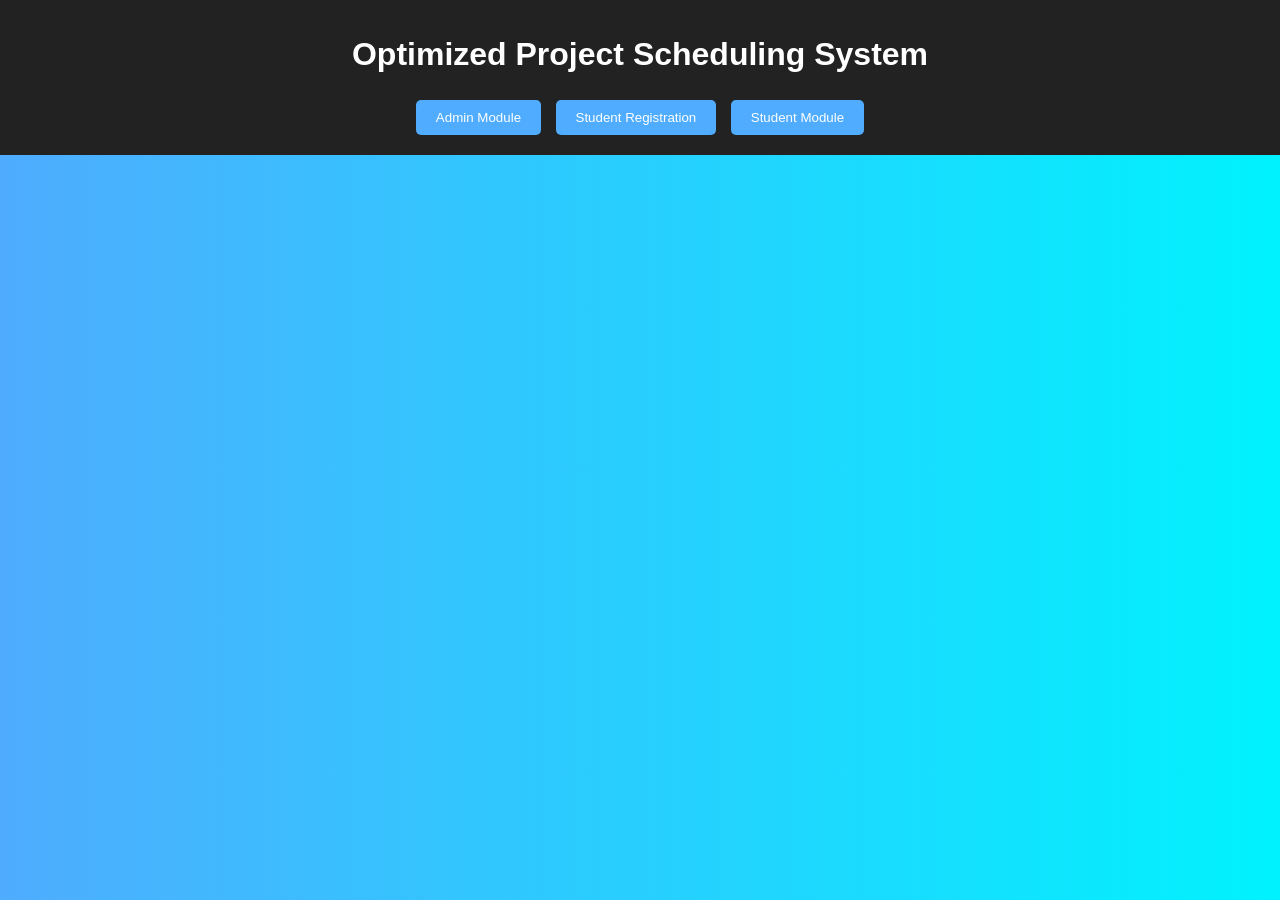
==== frontend/index.html @ 12b72d59 "Initial commit - full scheduling system" ====
<!DOCTYPE html>
<html lang="en">
<head>
  <meta charset="UTF-8">
  <title>Optimized Project Scheduling System</title>
  <link rel="icon" href="data:,">
  <link rel="stylesheet" href="index.css">
</head>
<body>

  <!-- Loading Overlay -->
  <div id="loadingOverlay" class="loading-overlay">
    <div class="spinner"></div>
    <div style="margin-top: 10px; color: white;">Processing...</div>
  </div>

  <!-- Toast Notification -->
  <div id="toast" class="toast"></div>

  <header>
    <h1>Optimized Project Scheduling System</h1>
    <nav>
      <button onclick="showModule('admin')">Admin Module</button>
      <button onclick="showModule('registration')">Student Registration</button>
      <button onclick="showModule('student')">Student Module</button>
    </nav>
  </header>

  <!-- Admin Module -->
  <section id="admin" class="module">
    <h2>Admin Main Menu</h2>
    <ul>
      <li onclick="showSubmenu('schedule')">Manage Schedule</li>
      <li onclick="showSubmenu('teams')">Manage Teams &amp; Bookings</li>
      <li onclick="showSubmenu('reports')">Reports &amp; Export</li>
      <li onclick="showModule('')">Logout</li>
    </ul>

    <!-- Submenus -->
    <div id="schedule" class="submenu">
      <h3>Manage Schedule</h3>

      <!-- Add Demo Date -->
      <div class="action-card">
        <h4>Add Demo Date</h4>
        <div id="dateSuccessMsg" class="msg-success" style="display:none;"></div>
        <form onsubmit="addDemoDate(event)">
          <label>Date:</label>
          <input type="date" id="newDemoDate" required>
          <div id="newDemoDateErr" class="error-text"></div>
          <button type="submit">Add Date</button>
        </form>
      </div>

      <!-- Demo Dates List -->
      <div class="action-card">
        <h4>Demo Dates <button class="btn-refresh" onclick="loadDemoDates()">&#8635;</button></h4>
        <div id="datesContainer"></div>
      </div>

      <!-- Create Slot -->
      <div class="action-card">
        <h4>Create Slot</h4>
        <div id="slotSuccessMsg" class="msg-success" style="display:none;"></div>
        <form onsubmit="createSlot(event)">
          <div id="slotDateSelectErr" class="error-text"></div>
          <label>Select Date:</label>
          <select id="slotDateSelect" required></select>
          
          <label>Start Time:</label>
          <input type="time" id="slotStart" required>
          <div id="slotStartErr" class="error-text"></div>
          
          <label>End Time:</label>
          <input type="time" id="slotEnd" required>
          <div id="slotEndErr" class="error-text"></div>
          
          <button type="submit">Create Slot</button>
        </form>
      </div>

      <!-- View Slots -->
      <div class="action-card">
        <h4>View Slots
          <select id="filterDateSelect" onchange="loadAdminSlots()">
            <option value="">All Dates</option>
          </select>
          <button class="btn-refresh" onclick="loadAdminSlots()">&#8635;</button>
        </h4>
        <div id="adminSlotsContainer"></div>
      </div>
    </div>

    <div id="teams" class="submenu">
      <h3>Manage Teams &amp; Bookings</h3>

      <div class="action-card">
        <h4>All Teams <button class="btn-refresh" onclick="loadAllTeams()">&#8635;</button></h4>
        <div id="allTeamsContainer"></div>
      </div>

      <div class="action-card">
        <h4>All Bookings <button class="btn-refresh" onclick="loadAllBookings()">&#8635;</button></h4>
        <div id="allBookingsContainer"></div>
      </div>

      <div class="action-card">
        <h4>Waiting List <button class="btn-refresh" onclick="loadWaitingList()">&#8635;</button></h4>
        <div id="waitlistContainer"></div>
      </div>
    </div>

    <div id="reports" class="submenu">
      <h3>Reports &amp; Export</h3>

      <div class="action-card">
        <h4>Full Schedule <button class="btn-refresh" onclick="loadFullSchedule()">&#8635;</button></h4>
        <div id="fullScheduleContainer"></div>
      </div>

      <div class="action-card">
        <h4>Booking Summary <button class="btn-refresh" onclick="loadBookingSummary()">&#8635;</button></h4>
        <div id="bookingSummaryContainer"></div>
      </div>

      <div class="action-card">
        <h4>Export</h4>
        <button onclick="exportCsv('schedule')" class="btn-export">Export Schedule (CSV)</button>
        <button onclick="exportCsv('teams')" class="btn-export">Export Teams Report (CSV)</button>
      </div>
    </div>
  </section>

  <!-- Student Registration Module -->
  <section id="registration" class="module">
    <h2>Student Registration</h2>
    <button onclick="openRegistrationForm()">Register Team</button>
    <button onclick="showModule('')">Back / Exit</button>

    <!-- Registration Form -->
    <div id="registrationForm" class="form-container" style="display: none;">
      <h3>Register Your Team</h3>
      <div id="regMessage"></div>
      <form onsubmit="submitRegistration(event)">
        <label>Project Name:</label>
        <input type="text" id="projectName" required>
        <div id="projectNameErr" class="error-text"></div>

        <label>Number of Members:</label>
        <input type="number" id="members" min="1" required>
        <div id="membersErr" class="error-text"></div>

        <label>Team Leader Name:</label>
        <input type="text" id="leaderName" required>
        <div id="leaderNameErr" class="error-text"></div>

        <label>Email:</label>
        <input type="email" id="email" required>
        <div id="emailErr" class="error-text"></div>

        <label>Project Description:</label>
        <textarea id="description"></textarea>
        <div id="descriptionErr" class="error-text"></div>

        <button type="submit" id="btn-reg-submit">Submit</button>
      </form>
    </div>
  </section>

  <!-- Student Module -->
  <section id="student" class="module">
    <h2>Student Main Menu</h2>

    <!-- Email identifier -->
    <div class="action-card">
      <label><strong>Your Registered Email:</strong></label>
      <input type="email" id="studentEmail" placeholder="Enter your registered email" required style="width:100%;box-sizing:border-box;margin-top:5px">
      <div id="studentEmailErr" class="error-text"></div>
    </div>

    <ul>
      <li onclick="showSubmenu('slotBooking')">Slot Booking</li>
      <li onclick="showSubmenu('teamBooking')">My Team &amp; Booking</li>
      <li onclick="showSubmenu('scheduleView')">View Schedule</li>
      <li onclick="showModule('')">Logout</li>
    </ul>

    <!-- Submenus -->
    <div id="slotBooking" class="submenu">
      <h3>Slot Booking</h3>

      <div class="action-card">
        <h4>Available Slots <button class="btn-refresh" onclick="loadAvailableSlots()">&#8635;</button></h4>
        <div id="availableSlotsContainer"></div>
      </div>
    </div>

    <div id="teamBooking" class="submenu">
      <h3>My Team &amp; Booking</h3>
      <button onclick="loadMyTeam()">View Team Details</button>
      <div id="myTeamContainer" style="margin-top:10px"></div>

      <button onclick="loadMyBookings()" style="margin-top:10px">View My Bookings</button>
      <div id="myBookingsContainer" style="margin-top:10px"></div>
    </div>

    <div id="scheduleView" class="submenu">
      <h3>View Schedule</h3>
      <button onclick="loadPublicSchedule()">View Full Schedule</button>
      <div id="publicScheduleContainer" style="margin-top:10px"></div>
    </div>
  </section>

  <script src="index.js"></script>
</body>
</html>
---- frontend/index.css ----
/* style.css */
body {
  font-family: Arial, sans-serif;
  background: linear-gradient(to right, #4facfe, #00f2fe);
  margin: 0;
  padding: 0;
  color: #333;
}

header {
  background: #222;
  color: #fff;
  padding: 15px;
  text-align: center;
}

nav button {
  margin: 5px;
  padding: 10px 20px;
  background: #4facfe;
  border: none;
  border-radius: 5px;
  color: white;
  cursor: pointer;
  transition: 0.3s;
}

nav button:hover {
  background: #00c6ff;
}

.module {
  display: none;
  padding: 20px;
  margin: 20px;
  background: #fff;
  border-radius: 10px;
  box-shadow: 0 4px 8px rgba(0,0,0,0.2);
}

.module h2 {
  color: #4facfe;
}

ul {
  list-style: none;
  padding: 0;
}

ul li {
  background: #f0f0f0;
  margin: 8px 0;
  padding: 12px;
  border-radius: 5px;
  cursor: pointer;
  transition: 0.3s;
}

ul li:hover {
  background: #d6f5ff;
}

.submenu {
  display: none;
  margin-top: 15px;
  padding: 15px;
  background: #fafafa;
  border-left: 4px solid #4facfe;
  border-radius: 5px;
}
/* Registration Form Styling */
.form-container {
  display: none;
  margin-top: 20px;
  padding: 20px;
  background: #fafafa;
  border-radius: 10px;
  box-shadow: 0 4px 8px rgba(0,0,0,0.2);
}

.form-container h3 {
  color: #4facfe;
}

form {
  display: flex;
  flex-direction: column;
}

label {
  margin-top: 10px;
  font-weight: bold;
}

input, textarea {
  padding: 8px;
  margin-top: 5px;
  border: 1px solid #ccc;
  border-radius: 5px;
}

button[type="submit"] {
  margin-top: 15px;
  padding: 10px;
  background: #4facfe;
  color: white;
  border: none;
  border-radius: 5px;
  cursor: pointer;
}

button[type="submit"]:hover {
  background: #00c6ff;
}

/* ── Action Cards (inside submenus) ─────────────────────── */
.action-card {
  background: #fff;
  border: 1px solid #e0e0e0;
  border-radius: 8px;
  padding: 14px;
  margin-bottom: 14px;
}
.action-card h4 {
  margin: 0 0 8px;
  display: flex;
  align-items: center;
  gap: 8px;
  flex-wrap: wrap;
}

/* ── Tables ─────────────────────────────────────────────── */
table {
  width: 100%;
  border-collapse: collapse;
  font-size: 13px;
  margin-top: 6px;
}
th {
  background: #4facfe;
  color: white;
  padding: 8px 10px;
  text-align: left;
}
td {
  padding: 8px 10px;
  border-bottom: 1px solid #eee;
}
tr:hover td { background: #f5fbff; }
td button {
  padding: 4px 10px;
  background: #e74c3c;
  color: white;
  border: none;
  border-radius: 4px;
  cursor: pointer;
  font-size: 12px;
}
td button:hover { background: #c0392b; }

/* ── Status Badges ──────────────────────────────────────── */
.badge {
  display: inline-block;
  padding: 2px 8px;
  border-radius: 10px;
  font-size: 11px;
  font-weight: bold;
}
.badge-available  { background: #dfead5; color: #3b7c0f; }
.badge-booked     { background: #f8d7da; color: #721c24; }
.badge-cancelled  { background: #e2e3e5; color: #383d41; }
.badge-confirmed  { background: #dfead5; color: #3b7c0f; }
.badge-waitlisted { background: #fff3cd; color: #856404; }

/* ── Buttons ────────────────────────────────────────────── */
.btn-refresh {
  padding: 3px 8px;
  background: #e8f4ff;
  color: #0088cc;
  border: 1px solid #4facfe;
  border-radius: 4px;
  cursor: pointer;
  font-size: 13px;
}
.btn-refresh:hover { background: #d0e8ff; }

.btn-danger {
  margin-top: 10px;
  padding: 8px 14px;
  background: #e74c3c;
  color: white;
  border: none;
  border-radius: 5px;
  cursor: pointer;
}
.btn-danger:hover { background: #c0392b; }

.btn-export {
  margin: 4px 6px 4px 0;
  padding: 8px 14px;
  background: #27ae60;
  color: white;
  border: none;
  border-radius: 5px;
  cursor: pointer;
}
.btn-export:hover { background: #219150; }

/* ── Toast Notification ─────────────────────────────────── */
.toast {
  position: fixed;
  bottom: 24px;
  right: 24px;
  padding: 12px 20px;
  border-radius: 6px;
  color: white;
  font-size: 14px;
  opacity: 0;
  pointer-events: none;
  transition: opacity 0.3s;
  z-index: 9999;
  max-width: 340px;
}
.toast.show { opacity: 1; }
.toast.success { background: #27ae60; }
.toast.error   { background: #e74c3c; }

/* ── Message boxes ──────────────────────────────────────── */
.msg-success {
  background: #d4edda;
  color: #155724;
  padding: 10px;
  border-radius: 5px;
  margin-bottom: 10px;
}
.msg-error {
  background: #f8d7da;
  color: #721c24;
  padding: 10px;
  border-radius: 5px;
  margin-bottom: 10px;
}
.empty-msg {
  color: #999;
  font-style: italic;
  padding: 6px 0;
}

select {
  padding: 8px;
  margin-top: 5px;
  border: 1px solid #ccc;
  border-radius: 5px;
}

/* ── Error Texts ────────────────────────────────────────── */
.error-text {
  color: #e74c3c;
  font-size: 12px;
  margin-top: 3px;
  min-height: 14px;
}
input.input-error, select.input-error {
  border-color: #e74c3c;
  box-shadow: 0 0 0 2px rgba(231, 76, 60, 0.2);
}

/* ── Loading Overlay ────────────────────────────────────── */
.loading-overlay {
  position: fixed;
  top: 0; left: 0; width: 100vw; height: 100vh;
  background: rgba(0, 0, 0, 0.5);
  display: flex;
  flex-direction: column;
  justify-content: center;
  align-items: center;
  z-index: 10000;
  opacity: 0;
  pointer-events: none;
  transition: opacity 0.2s;
}
.loading-overlay.active {
  opacity: 1;
  pointer-events: auto;
}
.spinner {
  border: 4px solid rgba(255, 255, 255, 0.3);
  width: 40px; height: 40px;
  border-radius: 50%;
  border-left-color: #fff;
  animation: spin 1s linear infinite;
}
@keyframes spin {
  0% { transform: rotate(0deg); }
  100% { transform: rotate(360deg); }
}

button:disabled, select:disabled, input:disabled {
  opacity: 0.6;
  cursor: not-allowed;
}
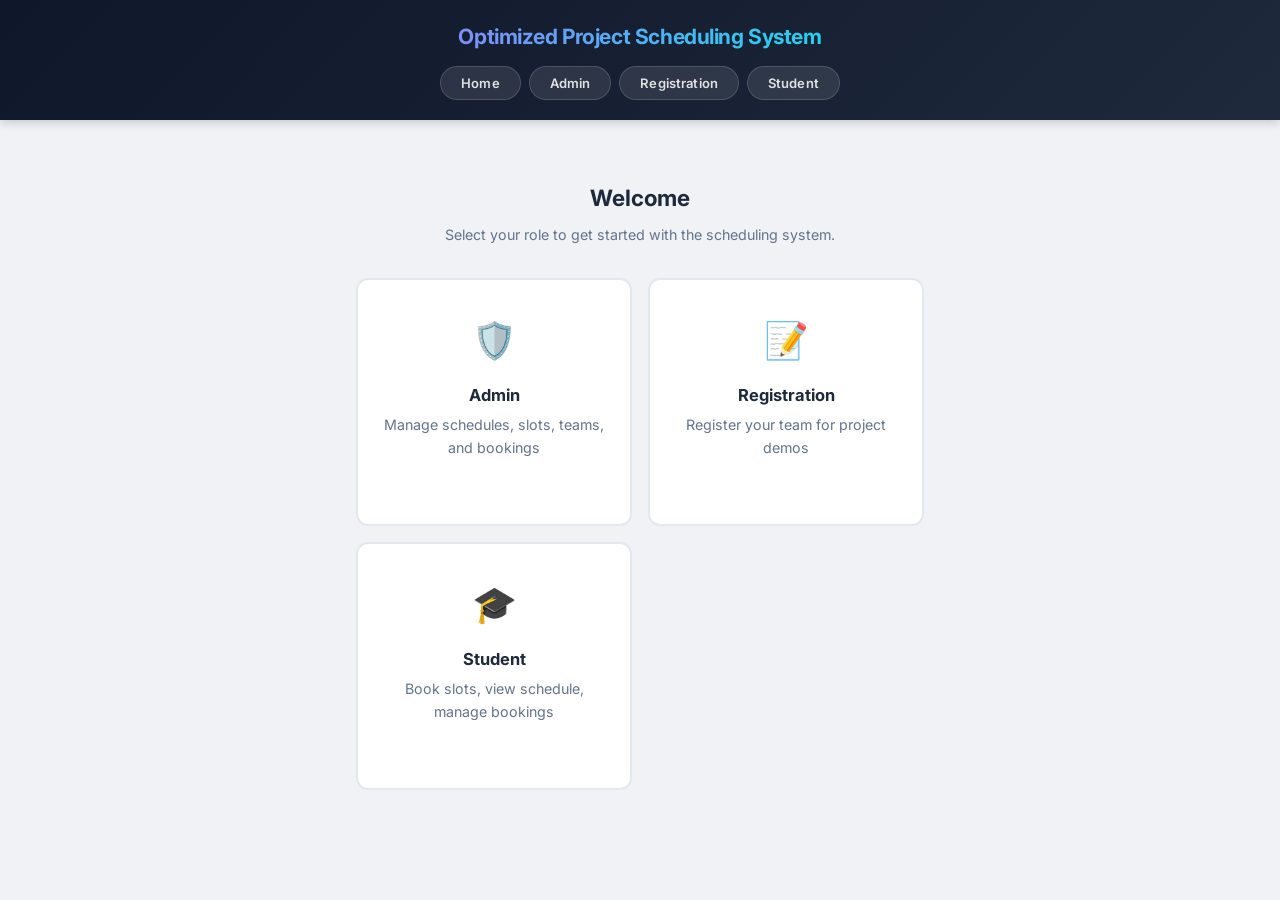
==== commit d657b37a: "feat: production upgrade — auth, email, team members, responsive UI, CORS - Add admin login endpoint" ====
--- a/frontend/index.html
+++ b/frontend/index.html
@@ -2,8 +2,13 @@
 <html lang="en">
 <head>
   <meta charset="UTF-8">
+  <meta name="viewport" content="width=device-width, initial-scale=1.0">
+  <meta name="description" content="Optimized Project Scheduling System — Book and manage demo slots for project presentations.">
   <title>Optimized Project Scheduling System</title>
-  <link rel="icon" href="data:,">
+  <link rel="icon" href="data:image/svg+xml,<svg xmlns='http://www.w3.org/2000/svg' viewBox='0 0 100 100'><text y='.9em' font-size='85'>📅</text></svg>">
+  <link rel="preconnect" href="https://fonts.googleapis.com">
+  <link rel="preconnect" href="https://fonts.gstatic.com" crossorigin>
+  <link href="https://fonts.googleapis.com/css2?family=Inter:wght@400;500;600;700&display=swap" rel="stylesheet">
   <link rel="stylesheet" href="index.css">
 </head>
 <body>
@@ -11,36 +16,106 @@
   <!-- Loading Overlay -->
   <div id="loadingOverlay" class="loading-overlay">
     <div class="spinner"></div>
-    <div style="margin-top: 10px; color: white;">Processing...</div>
+    <div class="loading-text">Processing...</div>
   </div>
 
   <!-- Toast Notification -->
   <div id="toast" class="toast"></div>
 
+  <!-- Admin Login Modal -->
+  <div id="adminLoginModal" class="modal-overlay">
+    <div class="modal">
+      <h3>🔐 Admin Login</h3>
+      <form onsubmit="handleAdminLogin(event)">
+        <label>Username:</label>
+        <input type="text" id="adminUsername" required autocomplete="username" placeholder="Enter username">
+        <div id="adminUsernameErr" class="error-text"></div>
+        <label>Password:</label>
+        <input type="password" id="adminPassword" required autocomplete="current-password" placeholder="Enter password">
+        <div id="adminPasswordErr" class="error-text"></div>
+        <div class="modal-actions">
+          <button type="button" class="btn-secondary" onclick="closeAdminLogin()">Cancel</button>
+          <button type="submit" class="btn-primary" style="margin-top:0">Login</button>
+        </div>
+      </form>
+    </div>
+  </div>
+
+  <!-- Student Email Login Modal -->
+  <div id="studentLoginModal" class="modal-overlay">
+    <div class="modal">
+      <h3>📧 Student Login</h3>
+      <p style="color:var(--text-secondary); font-size:0.87rem; margin-bottom:14px;">Enter your registered email to continue.</p>
+      <form onsubmit="handleStudentLogin(event)">
+        <label>Email:</label>
+        <input type="email" id="studentLoginEmail" required placeholder="your-email@example.com">
+        <div id="studentLoginEmailErr" class="error-text"></div>
+        <div class="modal-actions">
+          <button type="button" class="btn-secondary" onclick="closeStudentLogin()">Cancel</button>
+          <button type="submit" class="btn-primary" style="margin-top:0">Login</button>
+        </div>
+      </form>
+    </div>
+  </div>
+
+  <!-- Not Registered Modal -->
+  <div id="notRegisteredModal" class="modal-overlay">
+    <div class="modal" style="text-align:center;">
+      <div style="font-size:2.5rem; margin-bottom:12px;">⚠️</div>
+      <h3>Not Registered</h3>
+      <p style="color:var(--text-secondary); font-size:0.87rem; margin-bottom:18px;">You need to register your team first before accessing the student module.</p>
+      <div class="modal-actions" style="justify-content:center;">
+        <button class="btn-secondary" onclick="closeNotRegistered()">Close</button>
+        <button class="btn-primary" style="margin-top:0" onclick="goToRegistration()">Register Now</button>
+      </div>
+    </div>
+  </div>
+
   <header>
-    <h1>Optimized Project Scheduling System</h1>
-    <nav>
-      <button onclick="showModule('admin')">Admin Module</button>
-      <button onclick="showModule('registration')">Student Registration</button>
-      <button onclick="showModule('student')">Student Module</button>
+    <h1><span>Optimized Project Scheduling System</span></h1>
+    <nav id="mainNav">
+      <button id="nav-home" onclick="showLanding()">Home</button>
+      <button id="nav-admin" onclick="openAdminLogin()">Admin</button>
+      <button id="nav-registration" onclick="showModule('registration')">Registration</button>
+      <button id="nav-student" onclick="openStudentLogin()">Student</button>
     </nav>
   </header>
 
+  <!-- Landing Page -->
+  <section id="landing" style="display:block;">
+    <h2>Welcome</h2>
+    <p>Select your role to get started with the scheduling system.</p>
+    <div class="role-cards">
+      <div class="role-card" onclick="openAdminLogin()" id="card-admin">
+        <div class="icon">🛡️</div>
+        <h3>Admin</h3>
+        <p>Manage schedules, slots, teams, and bookings</p>
+      </div>
+      <div class="role-card" onclick="showModule('registration')" id="card-registration">
+        <div class="icon">📝</div>
+        <h3>Registration</h3>
+        <p>Register your team for project demos</p>
+      </div>
+      <div class="role-card" onclick="openStudentLogin()" id="card-student">
+        <div class="icon">🎓</div>
+        <h3>Student</h3>
+        <p>Book slots, view schedule, manage bookings</p>
+      </div>
+    </div>
+  </section>
+
   <!-- Admin Module -->
   <section id="admin" class="module">
-    <h2>Admin Main Menu</h2>
+    <h2>Admin Dashboard</h2>
     <ul>
-      <li onclick="showSubmenu('schedule')">Manage Schedule</li>
-      <li onclick="showSubmenu('teams')">Manage Teams &amp; Bookings</li>
-      <li onclick="showSubmenu('reports')">Reports &amp; Export</li>
-      <li onclick="showModule('')">Logout</li>
+      <li onclick="showSubmenu('schedule')">📅 Manage Schedule</li>
+      <li onclick="showSubmenu('teams')">👥 Manage Teams &amp; Bookings</li>
+      <li onclick="showSubmenu('reports')">📊 Reports &amp; Export</li>
+      <li onclick="adminLogout()">🚪 Logout</li>
     </ul>
 
     <!-- Submenus -->
     <div id="schedule" class="submenu">
-      <h3>Manage Schedule</h3>
-
-      <!-- Add Demo Date -->
       <div class="action-card">
         <h4>Add Demo Date</h4>
         <div id="dateSuccessMsg" class="msg-success" style="display:none;"></div>
@@ -52,13 +127,11 @@
         </form>
       </div>
 
-      <!-- Demo Dates List -->
-      <div class="action-card">
-        <h4>Demo Dates <button class="btn-refresh" onclick="loadDemoDates()">&#8635;</button></h4>
+      <div class="action-card">
+        <h4>Demo Dates <button type="button" class="btn-refresh" onclick="loadDemoDates()">↻</button></h4>
         <div id="datesContainer"></div>
       </div>
 
-      <!-- Create Slot -->
       <div class="action-card">
         <h4>Create Slot</h4>
         <div id="slotSuccessMsg" class="msg-success" style="display:none;"></div>
@@ -66,148 +139,142 @@
           <div id="slotDateSelectErr" class="error-text"></div>
           <label>Select Date:</label>
           <select id="slotDateSelect" required></select>
-          
           <label>Start Time:</label>
           <input type="time" id="slotStart" required>
           <div id="slotStartErr" class="error-text"></div>
-          
           <label>End Time:</label>
           <input type="time" id="slotEnd" required>
           <div id="slotEndErr" class="error-text"></div>
-          
           <button type="submit">Create Slot</button>
         </form>
       </div>
 
-      <!-- View Slots -->
       <div class="action-card">
         <h4>View Slots
           <select id="filterDateSelect" onchange="loadAdminSlots()">
             <option value="">All Dates</option>
           </select>
-          <button class="btn-refresh" onclick="loadAdminSlots()">&#8635;</button>
+          <button type="button" class="btn-refresh" onclick="loadAdminSlots()">↻</button>
         </h4>
         <div id="adminSlotsContainer"></div>
       </div>
     </div>
 
     <div id="teams" class="submenu">
-      <h3>Manage Teams &amp; Bookings</h3>
-
-      <div class="action-card">
-        <h4>All Teams <button class="btn-refresh" onclick="loadAllTeams()">&#8635;</button></h4>
+      <div class="action-card">
+        <h4>All Teams <button type="button" class="btn-refresh" onclick="loadAllTeams()">↻</button></h4>
         <div id="allTeamsContainer"></div>
       </div>
-
-      <div class="action-card">
-        <h4>All Bookings <button class="btn-refresh" onclick="loadAllBookings()">&#8635;</button></h4>
+      <div class="action-card">
+        <h4>All Bookings <button type="button" class="btn-refresh" onclick="loadAllBookings()">↻</button></h4>
         <div id="allBookingsContainer"></div>
       </div>
-
-      <div class="action-card">
-        <h4>Waiting List <button class="btn-refresh" onclick="loadWaitingList()">&#8635;</button></h4>
+      <div class="action-card">
+        <h4>Waiting List <button type="button" class="btn-refresh" onclick="loadWaitingList()">↻</button></h4>
         <div id="waitlistContainer"></div>
       </div>
     </div>
 
     <div id="reports" class="submenu">
-      <h3>Reports &amp; Export</h3>
-
-      <div class="action-card">
-        <h4>Full Schedule <button class="btn-refresh" onclick="loadFullSchedule()">&#8635;</button></h4>
+      <div class="action-card">
+        <h4>Full Schedule <button type="button" class="btn-refresh" onclick="loadFullSchedule()">↻</button></h4>
         <div id="fullScheduleContainer"></div>
       </div>
-
-      <div class="action-card">
-        <h4>Booking Summary <button class="btn-refresh" onclick="loadBookingSummary()">&#8635;</button></h4>
+      <div class="action-card">
+        <h4>Booking Summary <button type="button" class="btn-refresh" onclick="loadBookingSummary()">↻</button></h4>
         <div id="bookingSummaryContainer"></div>
       </div>
-
       <div class="action-card">
         <h4>Export</h4>
-        <button onclick="exportCsv('schedule')" class="btn-export">Export Schedule (CSV)</button>
-        <button onclick="exportCsv('teams')" class="btn-export">Export Teams Report (CSV)</button>
-      </div>
-    </div>
-  </section>
-
-  <!-- Student Registration Module -->
+        <button type="button" onclick="exportCsv('schedule')" class="btn-export">Export Schedule (CSV)</button>
+        <button type="button" onclick="exportCsv('teams')" class="btn-export">Export Teams (CSV)</button>
+      </div>
+    </div>
+  </section>
+
+  <!-- Registration Module -->
   <section id="registration" class="module">
-    <h2>Student Registration</h2>
-    <button onclick="openRegistrationForm()">Register Team</button>
-    <button onclick="showModule('')">Back / Exit</button>
-
-    <!-- Registration Form -->
-    <div id="registrationForm" class="form-container" style="display: none;">
+    <h2>Team Registration</h2>
+    <div class="action-card">
+      <p style="color:var(--text-secondary); font-size:0.87rem; margin-bottom:12px;">Register your team to book demo slots. Each team can have 1–5 members.</p>
+      <button type="button" class="btn-primary" onclick="openRegistrationForm()" style="margin-top:0;">Register Team</button>
+      <button type="button" class="btn-secondary" onclick="showLanding()" style="margin-left:8px;">Back</button>
+    </div>
+
+    <div id="registrationForm" class="form-container" style="display:none;">
       <h3>Register Your Team</h3>
       <div id="regMessage"></div>
       <form onsubmit="submitRegistration(event)">
         <label>Project Name:</label>
-        <input type="text" id="projectName" required>
+        <input type="text" id="projectName" required placeholder="Enter project name">
         <div id="projectNameErr" class="error-text"></div>
 
-        <label>Number of Members:</label>
-        <input type="number" id="members" min="1" required>
+        <label>Team Leader Name:</label>
+        <input type="text" id="leaderName" required placeholder="Enter leader's full name">
+        <div id="leaderNameErr" class="error-text"></div>
+
+        <label>Email:</label>
+        <input type="email" id="email" required placeholder="team-leader@example.com">
+        <div id="emailErr" class="error-text"></div>
+
+        <label>Team Members (1–5):</label>
+        <div id="memberFieldsContainer">
+          <div class="member-row">
+            <input type="text" name="memberName" required placeholder="Member 1 name">
+          </div>
+        </div>
+        <div class="member-count-info" id="memberCountInfo">1 / 5 members</div>
+        <button type="button" class="btn-add-member" onclick="addMemberField()" id="btnAddMember">+ Add Member</button>
         <div id="membersErr" class="error-text"></div>
 
-        <label>Team Leader Name:</label>
-        <input type="text" id="leaderName" required>
-        <div id="leaderNameErr" class="error-text"></div>
-
-        <label>Email:</label>
-        <input type="email" id="email" required>
-        <div id="emailErr" class="error-text"></div>
-
-        <label>Project Description:</label>
-        <textarea id="description"></textarea>
+        <label>Project Description (optional):</label>
+        <textarea id="description" placeholder="Brief description of your project"></textarea>
         <div id="descriptionErr" class="error-text"></div>
 
-        <button type="submit" id="btn-reg-submit">Submit</button>
+        <button type="submit" id="btn-reg-submit">Submit Registration</button>
       </form>
     </div>
   </section>
 
   <!-- Student Module -->
   <section id="student" class="module">
-    <h2>Student Main Menu</h2>
-
-    <!-- Email identifier -->
-    <div class="action-card">
-      <label><strong>Your Registered Email:</strong></label>
-      <input type="email" id="studentEmail" placeholder="Enter your registered email" required style="width:100%;box-sizing:border-box;margin-top:5px">
-      <div id="studentEmailErr" class="error-text"></div>
+    <h2>Student Dashboard</h2>
+
+    <div class="action-card" style="background: var(--primary-bg); border-color: rgba(99,102,241,0.2);">
+      <p style="font-size:0.85rem; color:var(--gray-600);"><strong>Logged in as:</strong> <span id="studentEmailDisplay" style="color:var(--primary); font-weight:600;"></span></p>
     </div>
 
     <ul>
-      <li onclick="showSubmenu('slotBooking')">Slot Booking</li>
-      <li onclick="showSubmenu('teamBooking')">My Team &amp; Booking</li>
-      <li onclick="showSubmenu('scheduleView')">View Schedule</li>
-      <li onclick="showModule('')">Logout</li>
+      <li onclick="showSubmenu('slotBooking')">🎯 Slot Booking</li>
+      <li onclick="showSubmenu('teamBooking')">👥 My Team &amp; Booking</li>
+      <li onclick="showSubmenu('scheduleView')">📅 View Schedule</li>
+      <li onclick="studentLogout()">🚪 Logout</li>
     </ul>
 
     <!-- Submenus -->
     <div id="slotBooking" class="submenu">
-      <h3>Slot Booking</h3>
-
-      <div class="action-card">
-        <h4>Available Slots <button class="btn-refresh" onclick="loadAvailableSlots()">&#8635;</button></h4>
+      <div class="action-card">
+        <h4>Available Slots <button type="button" class="btn-refresh" onclick="loadAvailableSlots()">↻</button></h4>
         <div id="availableSlotsContainer"></div>
       </div>
     </div>
 
     <div id="teamBooking" class="submenu">
-      <h3>My Team &amp; Booking</h3>
-      <button onclick="loadMyTeam()">View Team Details</button>
-      <div id="myTeamContainer" style="margin-top:10px"></div>
-
-      <button onclick="loadMyBookings()" style="margin-top:10px">View My Bookings</button>
-      <div id="myBookingsContainer" style="margin-top:10px"></div>
+      <div class="action-card">
+        <h4>My Team Details <button type="button" class="btn-refresh" onclick="loadMyTeam()">↻</button></h4>
+        <div id="myTeamContainer"></div>
+      </div>
+      <div class="action-card">
+        <h4>My Bookings <button type="button" class="btn-refresh" onclick="loadMyBookings()">↻</button></h4>
+        <div id="myBookingsContainer"></div>
+      </div>
     </div>
 
     <div id="scheduleView" class="submenu">
-      <h3>View Schedule</h3>
-      <button onclick="loadPublicSchedule()">View Full Schedule</button>
-      <div id="publicScheduleContainer" style="margin-top:10px"></div>
+      <div class="action-card">
+        <h4>Public Schedule <button type="button" class="btn-refresh" onclick="loadPublicSchedule()">↻</button></h4>
+        <div id="publicScheduleContainer"></div>
+      </div>
     </div>
   </section>
 
--- a/frontend/index.css
+++ b/frontend/index.css
@@ -1,301 +1,695 @@
-/* style.css */
+/* ═══════════════════════════════════════════════════════════════
+   Optimized Project Scheduling System — Production CSS
+   Modern, Responsive, Premium Design System
+   ═══════════════════════════════════════════════════════════════ */
+
+/* ── CSS Custom Properties (Design Tokens) ─────────────────── */
+:root {
+  --primary: #6366f1;
+  --primary-light: #818cf8;
+  --primary-dark: #4f46e5;
+  --primary-bg: rgba(99, 102, 241, 0.08);
+
+  --accent: #06b6d4;
+  --accent-light: #22d3ee;
+
+  --success: #10b981;
+  --success-bg: rgba(16, 185, 129, 0.1);
+
+  --warning: #f59e0b;
+  --warning-bg: rgba(245, 158, 11, 0.1);
+
+  --danger: #ef4444;
+  --danger-bg: rgba(239, 68, 68, 0.1);
+
+  --info-bg: rgba(6, 182, 212, 0.08);
+
+  --gray-50: #f8fafc;
+  --gray-100: #f1f5f9;
+  --gray-200: #e2e8f0;
+  --gray-300: #cbd5e1;
+  --gray-400: #94a3b8;
+  --gray-500: #64748b;
+  --gray-600: #475569;
+  --gray-700: #334155;
+  --gray-800: #1e293b;
+  --gray-900: #0f172a;
+
+  --bg: #f0f2f5;
+  --surface: #ffffff;
+  --surface-hover: #f8fafc;
+  --text: #1e293b;
+  --text-secondary: #64748b;
+
+  --radius: 12px;
+  --radius-sm: 8px;
+  --radius-xs: 6px;
+  --shadow: 0 1px 3px rgba(0,0,0,0.06), 0 1px 2px rgba(0,0,0,0.04);
+  --shadow-md: 0 4px 6px rgba(0,0,0,0.05), 0 2px 4px rgba(0,0,0,0.04);
+  --shadow-lg: 0 10px 25px rgba(0,0,0,0.08), 0 4px 10px rgba(0,0,0,0.04);
+
+  --font: 'Inter', -apple-system, BlinkMacSystemFont, 'Segoe UI', sans-serif;
+  --transition: 0.2s cubic-bezier(0.4, 0, 0.2, 1);
+}
+
+/* ── Reset & Base ──────────────────────────────────────────── */
+*, *::before, *::after { box-sizing: border-box; margin: 0; padding: 0; }
+
+html {
+  font-size: 15px;
+  scroll-behavior: smooth;
+  -webkit-font-smoothing: antialiased;
+}
+
 body {
-  font-family: Arial, sans-serif;
-  background: linear-gradient(to right, #4facfe, #00f2fe);
-  margin: 0;
-  padding: 0;
-  color: #333;
-}
-
+  font-family: var(--font);
+  background: var(--bg);
+  color: var(--text);
+  line-height: 1.6;
+  min-height: 100vh;
+}
+
+/* ── Header ────────────────────────────────────────────────── */
 header {
-  background: #222;
-  color: #fff;
-  padding: 15px;
+  background: linear-gradient(135deg, var(--gray-900) 0%, var(--gray-800) 100%);
+  color: #fff;
+  padding: 20px 24px;
   text-align: center;
-}
-
+  position: sticky;
+  top: 0;
+  z-index: 100;
+  box-shadow: 0 2px 10px rgba(0,0,0,0.2);
+}
+header h1 {
+  font-size: 1.4rem;
+  font-weight: 700;
+  letter-spacing: -0.02em;
+  margin-bottom: 12px;
+}
+header h1 span {
+  background: linear-gradient(135deg, var(--primary-light), var(--accent-light));
+  -webkit-background-clip: text;
+  -webkit-text-fill-color: transparent;
+  background-clip: text;
+}
+
+/* ── Navigation ────────────────────────────────────────────── */
+nav {
+  display: flex;
+  gap: 8px;
+  justify-content: center;
+  flex-wrap: wrap;
+}
 nav button {
-  margin: 5px;
-  padding: 10px 20px;
-  background: #4facfe;
-  border: none;
-  border-radius: 5px;
-  color: white;
+  padding: 8px 20px;
+  font-size: 0.87rem;
+  font-weight: 600;
+  font-family: var(--font);
+  background: rgba(255,255,255,0.1);
+  border: 1px solid rgba(255,255,255,0.15);
+  border-radius: 50px;
+  color: rgba(255,255,255,0.85);
   cursor: pointer;
-  transition: 0.3s;
-}
-
-nav button:hover {
-  background: #00c6ff;
-}
-
+  transition: var(--transition);
+  letter-spacing: 0.01em;
+}
+nav button:hover:not(:disabled) {
+  background: var(--primary);
+  border-color: var(--primary);
+  color: #fff;
+  transform: translateY(-1px);
+  box-shadow: 0 4px 12px rgba(99,102,241,0.35);
+}
+nav button.active {
+  background: var(--primary);
+  border-color: var(--primary);
+  color: #fff;
+}
+
+/* ── Modules (Pages) ───────────────────────────────────────── */
 .module {
   display: none;
-  padding: 20px;
-  margin: 20px;
-  background: #fff;
-  border-radius: 10px;
-  box-shadow: 0 4px 8px rgba(0,0,0,0.2);
-}
-
+  max-width: 900px;
+  margin: 24px auto;
+  padding: 0 16px;
+  animation: fadeIn 0.3s ease;
+}
+@keyframes fadeIn {
+  from { opacity: 0; transform: translateY(8px); }
+  to   { opacity: 1; transform: translateY(0); }
+}
 .module h2 {
-  color: #4facfe;
-}
-
-ul {
-  list-style: none;
-  padding: 0;
-}
-
+  font-size: 1.3rem;
+  font-weight: 700;
+  color: var(--gray-800);
+  margin-bottom: 16px;
+  display: flex;
+  align-items: center;
+  gap: 10px;
+}
+.module h2::before {
+  content: '';
+  display: inline-block;
+  width: 4px;
+  height: 24px;
+  background: var(--primary);
+  border-radius: 2px;
+}
+
+/* ── Landing Page ──────────────────────────────────────────── */
+#landing {
+  max-width: 600px;
+  margin: 60px auto;
+  padding: 0 16px;
+  text-align: center;
+}
+#landing h2 { justify-content: center; font-size: 1.5rem; margin-bottom: 8px; }
+#landing h2::before { display: none; }
+#landing p { color: var(--text-secondary); margin-bottom: 32px; font-size: 0.95rem; }
+
+.role-cards {
+  display: grid;
+  grid-template-columns: repeat(auto-fit, minmax(200px, 1fr));
+  gap: 16px;
+}
+.role-card {
+  background: var(--surface);
+  border: 2px solid var(--gray-200);
+  border-radius: var(--radius);
+  padding: 32px 20px;
+  cursor: pointer;
+  transition: var(--transition);
+  text-align: center;
+}
+.role-card:hover {
+  border-color: var(--primary);
+  box-shadow: var(--shadow-lg);
+  transform: translateY(-4px);
+}
+.role-card .icon {
+  font-size: 2.4rem;
+  margin-bottom: 12px;
+}
+.role-card h3 {
+  font-size: 1.1rem;
+  font-weight: 700;
+  color: var(--gray-800);
+  margin-bottom: 6px;
+}
+.role-card p {
+  font-size: 0.82rem;
+  color: var(--text-secondary);
+  margin-bottom: 0;
+}
+
+/* ── Menu Items (ul li) ────────────────────────────────────── */
+ul { list-style: none; padding: 0; }
 ul li {
-  background: #f0f0f0;
-  margin: 8px 0;
-  padding: 12px;
-  border-radius: 5px;
+  background: var(--surface);
+  border: 1px solid var(--gray-200);
+  margin: 6px 0;
+  padding: 14px 18px;
+  border-radius: var(--radius-sm);
   cursor: pointer;
-  transition: 0.3s;
-}
-
+  transition: var(--transition);
+  font-weight: 500;
+  font-size: 0.92rem;
+  display: flex;
+  align-items: center;
+  gap: 10px;
+}
+ul li::before {
+  content: '→';
+  color: var(--primary);
+  font-weight: 700;
+}
 ul li:hover {
-  background: #d6f5ff;
-}
-
+  background: var(--primary-bg);
+  border-color: var(--primary-light);
+  transform: translateX(4px);
+}
+
+/* ── Submenu ───────────────────────────────────────────────── */
 .submenu {
   display: none;
-  margin-top: 15px;
-  padding: 15px;
-  background: #fafafa;
-  border-left: 4px solid #4facfe;
-  border-radius: 5px;
-}
-/* Registration Form Styling */
+  margin-top: 16px;
+  animation: fadeIn 0.25s ease;
+}
+
+/* ── Action Cards ──────────────────────────────────────────── */
+.action-card {
+  background: var(--surface);
+  border: 1px solid var(--gray-200);
+  border-radius: var(--radius);
+  padding: 18px 20px;
+  margin-bottom: 16px;
+  box-shadow: var(--shadow);
+  transition: var(--transition);
+}
+.action-card:hover {
+  box-shadow: var(--shadow-md);
+}
+.action-card h4 {
+  margin: 0 0 12px;
+  font-size: 0.95rem;
+  font-weight: 700;
+  color: var(--gray-700);
+  display: flex;
+  align-items: center;
+  gap: 8px;
+  flex-wrap: wrap;
+}
+
+/* ── Forms ─────────────────────────────────────────────────── */
 .form-container {
   display: none;
   margin-top: 20px;
-  padding: 20px;
-  background: #fafafa;
-  border-radius: 10px;
-  box-shadow: 0 4px 8px rgba(0,0,0,0.2);
-}
-
+  background: var(--surface);
+  border: 1px solid var(--gray-200);
+  border-radius: var(--radius);
+  padding: 24px;
+  box-shadow: var(--shadow);
+  animation: fadeIn 0.25s ease;
+}
 .form-container h3 {
-  color: #4facfe;
+  font-size: 1.1rem;
+  font-weight: 700;
+  color: var(--gray-800);
+  margin-bottom: 16px;
 }
 
 form {
   display: flex;
   flex-direction: column;
 }
-
 label {
-  margin-top: 10px;
-  font-weight: bold;
-}
-
-input, textarea {
-  padding: 8px;
+  margin-top: 12px;
+  font-weight: 600;
+  font-size: 0.85rem;
+  color: var(--gray-600);
+  letter-spacing: 0.01em;
+}
+input, textarea, select {
+  padding: 10px 14px;
   margin-top: 5px;
-  border: 1px solid #ccc;
-  border-radius: 5px;
-}
-
-button[type="submit"] {
-  margin-top: 15px;
-  padding: 10px;
-  background: #4facfe;
-  color: white;
+  border: 1.5px solid var(--gray-300);
+  border-radius: var(--radius-xs);
+  font-family: var(--font);
+  font-size: 0.9rem;
+  color: var(--text);
+  background: var(--gray-50);
+  transition: var(--transition);
+  outline: none;
+}
+input:focus, textarea:focus, select:focus {
+  border-color: var(--primary);
+  box-shadow: 0 0 0 3px rgba(99, 102, 241, 0.12);
+  background: #fff;
+}
+textarea { resize: vertical; min-height: 80px; }
+
+/* ── Buttons ───────────────────────────────────────────────── */
+button {
+  font-family: var(--font);
+  cursor: pointer;
+  font-size: 0.87rem;
+  transition: var(--transition);
+}
+button[type="submit"], .btn-primary {
+  margin-top: 16px;
+  padding: 10px 20px;
+  background: var(--primary);
+  color: #fff;
   border: none;
-  border-radius: 5px;
-  cursor: pointer;
-}
-
-button[type="submit"]:hover {
-  background: #00c6ff;
-}
-
-/* ── Action Cards (inside submenus) ─────────────────────── */
-.action-card {
-  background: #fff;
-  border: 1px solid #e0e0e0;
-  border-radius: 8px;
-  padding: 14px;
-  margin-bottom: 14px;
-}
-.action-card h4 {
-  margin: 0 0 8px;
-  display: flex;
-  align-items: center;
-  gap: 8px;
-  flex-wrap: wrap;
-}
-
-/* ── Tables ─────────────────────────────────────────────── */
+  border-radius: var(--radius-xs);
+  font-weight: 600;
+  letter-spacing: 0.01em;
+}
+button[type="submit"]:hover:not(:disabled), .btn-primary:hover:not(:disabled) {
+  background: var(--primary-dark);
+  transform: translateY(-1px);
+  box-shadow: 0 4px 12px rgba(99, 102, 241, 0.3);
+}
+.btn-secondary {
+  padding: 8px 16px;
+  background: var(--gray-100);
+  color: var(--gray-700);
+  border: 1px solid var(--gray-300);
+  border-radius: var(--radius-xs);
+  font-weight: 500;
+}
+.btn-secondary:hover:not(:disabled) {
+  background: var(--gray-200);
+}
+.btn-danger {
+  padding: 7px 14px;
+  background: var(--danger);
+  color: #fff;
+  border: none;
+  border-radius: var(--radius-xs);
+  font-weight: 600;
+  font-size: 0.8rem;
+}
+.btn-danger:hover:not(:disabled) {
+  background: #dc2626;
+  box-shadow: 0 2px 8px rgba(239, 68, 68, 0.3);
+}
+.btn-refresh {
+  padding: 4px 10px;
+  background: var(--primary-bg);
+  color: var(--primary);
+  border: 1px solid rgba(99, 102, 241, 0.2);
+  border-radius: var(--radius-xs);
+  font-size: 0.85rem;
+  font-weight: 600;
+}
+.btn-refresh:hover:not(:disabled) {
+  background: rgba(99, 102, 241, 0.15);
+}
+.btn-export {
+  margin: 4px 6px 4px 0;
+  padding: 8px 16px;
+  background: var(--success);
+  color: #fff;
+  border: none;
+  border-radius: var(--radius-xs);
+  font-weight: 600;
+  font-size: 0.85rem;
+}
+.btn-export:hover:not(:disabled) {
+  background: #059669;
+  box-shadow: 0 2px 8px rgba(16, 185, 129, 0.3);
+}
+.btn-warning {
+  padding: 7px 14px;
+  background: var(--warning);
+  color: #fff;
+  border: none;
+  border-radius: var(--radius-xs);
+  font-weight: 600;
+  font-size: 0.8rem;
+}
+.btn-warning:hover:not(:disabled) {
+  background: #d97706;
+}
+.btn-add-member {
+  margin-top: 8px;
+  padding: 6px 14px;
+  background: var(--info-bg);
+  color: var(--accent);
+  border: 1px dashed var(--accent);
+  border-radius: var(--radius-xs);
+  font-weight: 600;
+  font-size: 0.82rem;
+}
+.btn-add-member:hover:not(:disabled) {
+  background: rgba(6, 182, 212, 0.15);
+}
+.btn-remove-member {
+  padding: 4px 10px;
+  background: var(--danger-bg);
+  color: var(--danger);
+  border: 1px solid rgba(239, 68, 68, 0.2);
+  border-radius: var(--radius-xs);
+  font-size: 0.78rem;
+  font-weight: 600;
+  margin-left: 8px;
+  flex-shrink: 0;
+}
+
+/* ── Tables ────────────────────────────────────────────────── */
+.table-wrapper {
+  overflow-x: auto;
+  border-radius: var(--radius-sm);
+  border: 1px solid var(--gray-200);
+  margin-top: 8px;
+}
 table {
   width: 100%;
   border-collapse: collapse;
-  font-size: 13px;
-  margin-top: 6px;
-}
-th {
-  background: #4facfe;
-  color: white;
-  padding: 8px 10px;
+  font-size: 0.85rem;
+  white-space: nowrap;
+}
+thead th {
+  background: var(--gray-800);
+  color: #fff;
+  padding: 10px 14px;
   text-align: left;
-}
-td {
-  padding: 8px 10px;
-  border-bottom: 1px solid #eee;
-}
-tr:hover td { background: #f5fbff; }
+  font-weight: 600;
+  font-size: 0.8rem;
+  letter-spacing: 0.03em;
+  text-transform: uppercase;
+}
+tbody td {
+  padding: 10px 14px;
+  border-bottom: 1px solid var(--gray-100);
+  color: var(--gray-700);
+}
+tbody tr:last-child td { border-bottom: none; }
+tbody tr:hover td { background: var(--primary-bg); }
 td button {
-  padding: 4px 10px;
-  background: #e74c3c;
-  color: white;
-  border: none;
-  border-radius: 4px;
-  cursor: pointer;
-  font-size: 12px;
-}
-td button:hover { background: #c0392b; }
-
-/* ── Status Badges ──────────────────────────────────────── */
+  padding: 5px 12px;
+  font-size: 0.78rem;
+}
+
+/* ── Status Badges ──────────────────────────────────────────── */
 .badge {
   display: inline-block;
-  padding: 2px 8px;
-  border-radius: 10px;
-  font-size: 11px;
-  font-weight: bold;
-}
-.badge-available  { background: #dfead5; color: #3b7c0f; }
-.badge-booked     { background: #f8d7da; color: #721c24; }
-.badge-cancelled  { background: #e2e3e5; color: #383d41; }
-.badge-confirmed  { background: #dfead5; color: #3b7c0f; }
-.badge-waitlisted { background: #fff3cd; color: #856404; }
-
-/* ── Buttons ────────────────────────────────────────────── */
-.btn-refresh {
-  padding: 3px 8px;
-  background: #e8f4ff;
-  color: #0088cc;
-  border: 1px solid #4facfe;
-  border-radius: 4px;
-  cursor: pointer;
-  font-size: 13px;
-}
-.btn-refresh:hover { background: #d0e8ff; }
-
-.btn-danger {
-  margin-top: 10px;
-  padding: 8px 14px;
-  background: #e74c3c;
-  color: white;
-  border: none;
-  border-radius: 5px;
-  cursor: pointer;
-}
-.btn-danger:hover { background: #c0392b; }
-
-.btn-export {
-  margin: 4px 6px 4px 0;
-  padding: 8px 14px;
-  background: #27ae60;
-  color: white;
-  border: none;
-  border-radius: 5px;
-  cursor: pointer;
-}
-.btn-export:hover { background: #219150; }
-
-/* ── Toast Notification ─────────────────────────────────── */
+  padding: 3px 10px;
+  border-radius: 50px;
+  font-size: 0.72rem;
+  font-weight: 700;
+  letter-spacing: 0.04em;
+  text-transform: uppercase;
+}
+.badge-available  { background: var(--success-bg); color: var(--success); }
+.badge-booked     { background: rgba(239, 68, 68, 0.1); color: var(--danger); }
+.badge-cancelled  { background: var(--gray-100); color: var(--gray-400); }
+.badge-confirmed  { background: var(--success-bg); color: var(--success); }
+.badge-waitlisted { background: var(--warning-bg); color: #b45309; }
+
+/* ── Toast Notification ────────────────────────────────────── */
 .toast {
   position: fixed;
   bottom: 24px;
   right: 24px;
-  padding: 12px 20px;
-  border-radius: 6px;
-  color: white;
-  font-size: 14px;
+  padding: 14px 22px;
+  border-radius: var(--radius-sm);
+  color: #fff;
+  font-size: 0.87rem;
+  font-weight: 500;
   opacity: 0;
   pointer-events: none;
-  transition: opacity 0.3s;
-  z-index: 9999;
-  max-width: 340px;
-}
-.toast.show { opacity: 1; }
-.toast.success { background: #27ae60; }
-.toast.error   { background: #e74c3c; }
-
-/* ── Message boxes ──────────────────────────────────────── */
+  transition: opacity 0.3s, transform 0.3s;
+  z-index: 10001;
+  max-width: 400px;
+  transform: translateY(10px);
+  box-shadow: var(--shadow-lg);
+}
+.toast.show {
+  opacity: 1;
+  transform: translateY(0);
+}
+.toast.success { background: var(--success); }
+.toast.error   { background: var(--danger); }
+
+/* ── Message Boxes ─────────────────────────────────────────── */
 .msg-success {
-  background: #d4edda;
-  color: #155724;
-  padding: 10px;
-  border-radius: 5px;
-  margin-bottom: 10px;
+  background: var(--success-bg);
+  color: #065f46;
+  padding: 12px 16px;
+  border-radius: var(--radius-xs);
+  margin-bottom: 12px;
+  font-size: 0.87rem;
+  border-left: 4px solid var(--success);
 }
 .msg-error {
-  background: #f8d7da;
-  color: #721c24;
-  padding: 10px;
-  border-radius: 5px;
-  margin-bottom: 10px;
+  background: var(--danger-bg);
+  color: #991b1b;
+  padding: 12px 16px;
+  border-radius: var(--radius-xs);
+  margin-bottom: 12px;
+  font-size: 0.87rem;
+  border-left: 4px solid var(--danger);
 }
 .empty-msg {
-  color: #999;
+  color: var(--gray-400);
   font-style: italic;
-  padding: 6px 0;
-}
-
-select {
-  padding: 8px;
-  margin-top: 5px;
-  border: 1px solid #ccc;
-  border-radius: 5px;
-}
-
-/* ── Error Texts ────────────────────────────────────────── */
+  padding: 10px 0;
+  font-size: 0.87rem;
+}
+
+/* ── Error Texts ───────────────────────────────────────────── */
 .error-text {
-  color: #e74c3c;
-  font-size: 12px;
+  color: var(--danger);
+  font-size: 0.78rem;
   margin-top: 3px;
-  min-height: 14px;
-}
-input.input-error, select.input-error {
-  border-color: #e74c3c;
-  box-shadow: 0 0 0 2px rgba(231, 76, 60, 0.2);
-}
-
-/* ── Loading Overlay ────────────────────────────────────── */
+  min-height: 16px;
+  font-weight: 500;
+}
+input.input-error, select.input-error, textarea.input-error {
+  border-color: var(--danger);
+  box-shadow: 0 0 0 3px rgba(239, 68, 68, 0.1);
+}
+
+/* ── Loading Overlay ───────────────────────────────────────── */
 .loading-overlay {
   position: fixed;
   top: 0; left: 0; width: 100vw; height: 100vh;
-  background: rgba(0, 0, 0, 0.5);
+  background: rgba(15, 23, 42, 0.6);
+  backdrop-filter: blur(4px);
   display: flex;
   flex-direction: column;
+  justify-content: center;
+  align-items: center;
+  z-index: 10002;
+  opacity: 0;
+  pointer-events: none;
+  transition: opacity 0.2s;
+}
+.loading-overlay.active {
+  opacity: 1;
+  pointer-events: auto;
+}
+.spinner {
+  border: 3px solid rgba(255, 255, 255, 0.2);
+  width: 44px; height: 44px;
+  border-radius: 50%;
+  border-top-color: var(--primary-light);
+  animation: spin 0.8s linear infinite;
+}
+.loading-overlay .loading-text {
+  margin-top: 14px;
+  color: rgba(255,255,255,0.8);
+  font-size: 0.9rem;
+  font-weight: 500;
+}
+@keyframes spin {
+  0% { transform: rotate(0deg); }
+  100% { transform: rotate(360deg); }
+}
+
+/* ── Modal ─────────────────────────────────────────────────── */
+.modal-overlay {
+  position: fixed;
+  top: 0; left: 0; width: 100vw; height: 100vh;
+  background: rgba(15, 23, 42, 0.65);
+  backdrop-filter: blur(4px);
+  display: flex;
   justify-content: center;
   align-items: center;
   z-index: 10000;
   opacity: 0;
   pointer-events: none;
-  transition: opacity 0.2s;
-}
-.loading-overlay.active {
+  transition: opacity 0.25s;
+}
+.modal-overlay.active {
   opacity: 1;
   pointer-events: auto;
 }
-.spinner {
-  border: 4px solid rgba(255, 255, 255, 0.3);
-  width: 40px; height: 40px;
-  border-radius: 50%;
-  border-left-color: #fff;
-  animation: spin 1s linear infinite;
-}
-@keyframes spin {
-  0% { transform: rotate(0deg); }
-  100% { transform: rotate(360deg); }
-}
-
-button:disabled, select:disabled, input:disabled {
-  opacity: 0.6;
+.modal {
+  background: var(--surface);
+  border-radius: var(--radius);
+  padding: 28px 32px;
+  max-width: 420px;
+  width: 90%;
+  box-shadow: var(--shadow-lg);
+  animation: modalIn 0.25s ease;
+}
+@keyframes modalIn {
+  from { transform: scale(0.95) translateY(10px); opacity: 0; }
+  to   { transform: scale(1) translateY(0); opacity: 1; }
+}
+.modal h3 {
+  font-size: 1.1rem;
+  font-weight: 700;
+  color: var(--gray-800);
+  margin-bottom: 16px;
+}
+.modal .modal-actions {
+  display: flex;
+  gap: 8px;
+  margin-top: 18px;
+  justify-content: flex-end;
+}
+
+/* ── Member Input Row ──────────────────────────────────────── */
+.member-row {
+  display: flex;
+  align-items: center;
+  gap: 6px;
+  margin-top: 6px;
+}
+.member-row input {
+  flex: 1;
+}
+.member-count-info {
+  font-size: 0.78rem;
+  color: var(--text-secondary);
+  margin-top: 4px;
+}
+
+/* ── Reschedule Banner ─────────────────────────────────────── */
+.reschedule-banner {
+  background: var(--warning-bg);
+  border: 1px solid rgba(245, 158, 11, 0.3);
+  border-radius: var(--radius-sm);
+  padding: 12px 16px;
+  margin-bottom: 12px;
+  font-size: 0.87rem;
+  display: flex;
+  align-items: center;
+  justify-content: space-between;
+  gap: 10px;
+  flex-wrap: wrap;
+}
+
+/* ── Disabled State ────────────────────────────────────────── */
+button:disabled, select:disabled, input:disabled, textarea:disabled {
+  opacity: 0.5;
   cursor: not-allowed;
+}
+
+/* ═══════════════════════════════════════════════════════════════
+   RESPONSIVE DESIGN
+   ═══════════════════════════════════════════════════════════════ */
+
+/* ── Tablet (max 768px) ────────────────────────────────────── */
+@media (max-width: 768px) {
+  html { font-size: 14px; }
+  header { padding: 16px; }
+  header h1 { font-size: 1.2rem; margin-bottom: 10px; }
+  nav { gap: 6px; }
+  nav button { padding: 7px 14px; font-size: 0.82rem; }
+  .module { margin: 16px auto; padding: 0 12px; }
+  .action-card { padding: 14px 16px; }
+  table { font-size: 0.8rem; }
+  thead th, tbody td { padding: 8px 10px; }
+  .modal { padding: 24px; max-width: 95%; }
+  #landing { margin: 40px auto; }
+}
+
+/* ── Mobile (max 480px) ────────────────────────────────────── */
+@media (max-width: 480px) {
+  html { font-size: 13px; }
+  header { padding: 12px; }
+  header h1 { font-size: 1.1rem; }
+  nav { flex-direction: column; align-items: stretch; }
+  nav button { width: 100%; }
+  .role-cards { grid-template-columns: 1fr; }
+  .role-card { padding: 24px 16px; }
+  .module h2 { font-size: 1.15rem; }
+  .action-card h4 { font-size: 0.88rem; }
+  ul li { padding: 12px 14px; }
+  .form-container { padding: 18px; }
+  .modal { padding: 20px; }
+  .toast { left: 16px; right: 16px; max-width: unset; }
+  td button { padding: 4px 8px; font-size: 0.72rem; }
+}
+
+/* ── Print ─────────────────────────────────────────────────── */
+@media print {
+  header, nav, .btn-refresh, .btn-danger, .btn-export, .loading-overlay, .toast, .modal-overlay { display: none !important; }
+  .module { display: block !important; max-width: 100%; margin: 0; box-shadow: none; }
+  table { font-size: 10px; }
 }
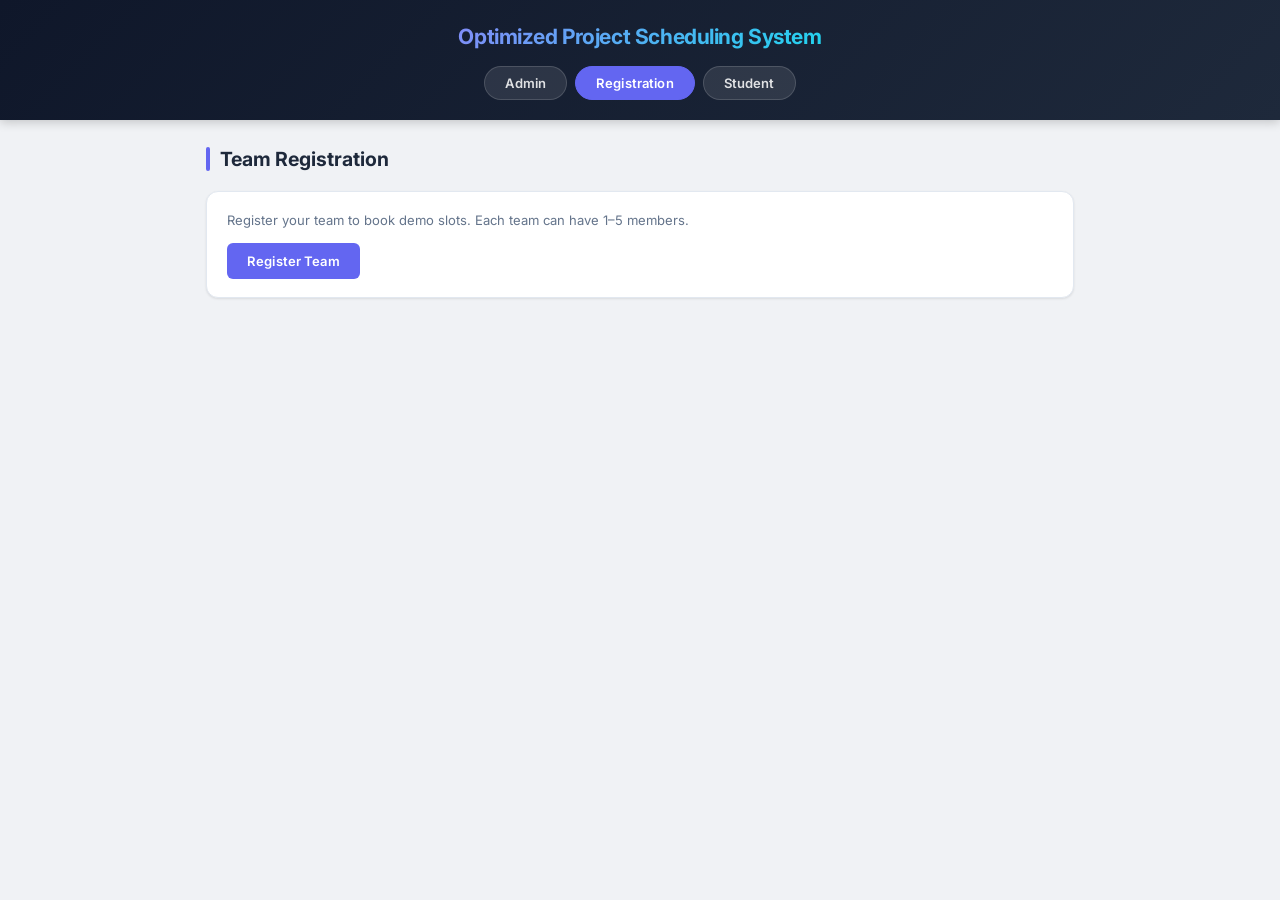
==== commit 3eb368ca: "Final security + validation + stability upgrade: RBAC, XSS, Gmail-only, double-booking, cascade dele" ====
--- a/frontend/index.html
+++ b/frontend/index.html
@@ -45,10 +45,10 @@
   <div id="studentLoginModal" class="modal-overlay">
     <div class="modal">
       <h3>📧 Student Login</h3>
-      <p style="color:var(--text-secondary); font-size:0.87rem; margin-bottom:14px;">Enter your registered email to continue.</p>
+      <p style="color:var(--text-secondary); font-size:0.87rem; margin-bottom:14px;">Enter your registered Gmail address to continue.</p>
       <form onsubmit="handleStudentLogin(event)">
         <label>Email:</label>
-        <input type="email" id="studentLoginEmail" required placeholder="your-email@example.com">
+        <input type="email" id="studentLoginEmail" required placeholder="yourname@gmail.com">
         <div id="studentLoginEmailErr" class="error-text"></div>
         <div class="modal-actions">
           <button type="button" class="btn-secondary" onclick="closeStudentLogin()">Cancel</button>
@@ -74,35 +74,11 @@
   <header>
     <h1><span>Optimized Project Scheduling System</span></h1>
     <nav id="mainNav">
-      <button id="nav-home" onclick="showLanding()">Home</button>
       <button id="nav-admin" onclick="openAdminLogin()">Admin</button>
       <button id="nav-registration" onclick="showModule('registration')">Registration</button>
       <button id="nav-student" onclick="openStudentLogin()">Student</button>
     </nav>
   </header>
-
-  <!-- Landing Page -->
-  <section id="landing" style="display:block;">
-    <h2>Welcome</h2>
-    <p>Select your role to get started with the scheduling system.</p>
-    <div class="role-cards">
-      <div class="role-card" onclick="openAdminLogin()" id="card-admin">
-        <div class="icon">🛡️</div>
-        <h3>Admin</h3>
-        <p>Manage schedules, slots, teams, and bookings</p>
-      </div>
-      <div class="role-card" onclick="showModule('registration')" id="card-registration">
-        <div class="icon">📝</div>
-        <h3>Registration</h3>
-        <p>Register your team for project demos</p>
-      </div>
-      <div class="role-card" onclick="openStudentLogin()" id="card-student">
-        <div class="icon">🎓</div>
-        <h3>Student</h3>
-        <p>Book slots, view schedule, manage bookings</p>
-      </div>
-    </div>
-  </section>
 
   <!-- Admin Module -->
   <section id="admin" class="module">
@@ -198,7 +174,6 @@
     <div class="action-card">
       <p style="color:var(--text-secondary); font-size:0.87rem; margin-bottom:12px;">Register your team to book demo slots. Each team can have 1–5 members.</p>
       <button type="button" class="btn-primary" onclick="openRegistrationForm()" style="margin-top:0;">Register Team</button>
-      <button type="button" class="btn-secondary" onclick="showLanding()" style="margin-left:8px;">Back</button>
     </div>
 
     <div id="registrationForm" class="form-container" style="display:none;">
@@ -213,8 +188,8 @@
         <input type="text" id="leaderName" required placeholder="Enter leader's full name">
         <div id="leaderNameErr" class="error-text"></div>
 
-        <label>Email:</label>
-        <input type="email" id="email" required placeholder="team-leader@example.com">
+        <label>Email (Gmail only):</label>
+        <input type="email" id="email" required placeholder="yourname@gmail.com">
         <div id="emailErr" class="error-text"></div>
 
         <label>Team Members (1–5):</label>
--- a/frontend/index.css
+++ b/frontend/index.css
@@ -156,51 +156,7 @@
   border-radius: 2px;
 }
 
-/* ── Landing Page ──────────────────────────────────────────── */
-#landing {
-  max-width: 600px;
-  margin: 60px auto;
-  padding: 0 16px;
-  text-align: center;
-}
-#landing h2 { justify-content: center; font-size: 1.5rem; margin-bottom: 8px; }
-#landing h2::before { display: none; }
-#landing p { color: var(--text-secondary); margin-bottom: 32px; font-size: 0.95rem; }
-
-.role-cards {
-  display: grid;
-  grid-template-columns: repeat(auto-fit, minmax(200px, 1fr));
-  gap: 16px;
-}
-.role-card {
-  background: var(--surface);
-  border: 2px solid var(--gray-200);
-  border-radius: var(--radius);
-  padding: 32px 20px;
-  cursor: pointer;
-  transition: var(--transition);
-  text-align: center;
-}
-.role-card:hover {
-  border-color: var(--primary);
-  box-shadow: var(--shadow-lg);
-  transform: translateY(-4px);
-}
-.role-card .icon {
-  font-size: 2.4rem;
-  margin-bottom: 12px;
-}
-.role-card h3 {
-  font-size: 1.1rem;
-  font-weight: 700;
-  color: var(--gray-800);
-  margin-bottom: 6px;
-}
-.role-card p {
-  font-size: 0.82rem;
-  color: var(--text-secondary);
-  margin-bottom: 0;
-}
+
 
 /* ── Menu Items (ul li) ────────────────────────────────────── */
 ul { list-style: none; padding: 0; }
@@ -666,7 +622,6 @@
   table { font-size: 0.8rem; }
   thead th, tbody td { padding: 8px 10px; }
   .modal { padding: 24px; max-width: 95%; }
-  #landing { margin: 40px auto; }
 }
 
 /* ── Mobile (max 480px) ────────────────────────────────────── */
@@ -676,8 +631,6 @@
   header h1 { font-size: 1.1rem; }
   nav { flex-direction: column; align-items: stretch; }
   nav button { width: 100%; }
-  .role-cards { grid-template-columns: 1fr; }
-  .role-card { padding: 24px 16px; }
   .module h2 { font-size: 1.15rem; }
   .action-card h4 { font-size: 0.88rem; }
   ul li { padding: 12px 14px; }
